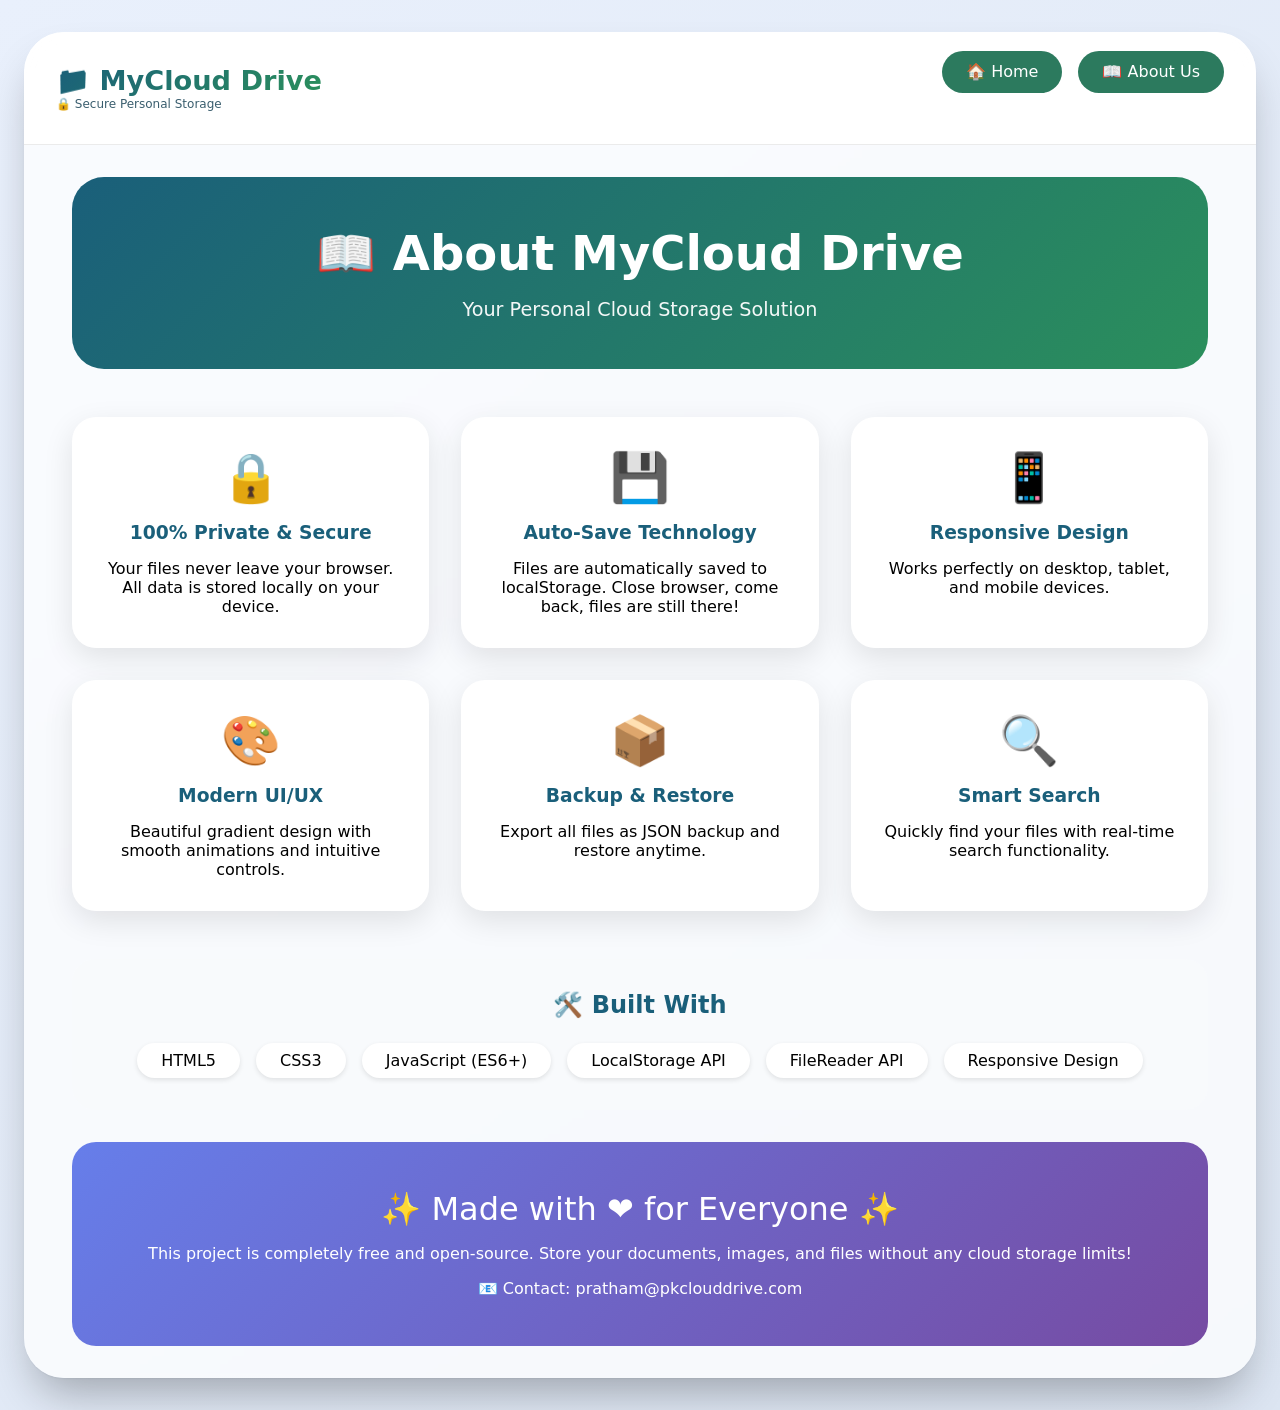
==== about.html @ b76ce1c2 "Update website" ====
<!DOCTYPE html>
<html lang="en">
<head>
    <meta charset="UTF-8">
    <meta name="viewport" content="width=device-width, initial-scale=1.0">
    <title>About Us - MyCloud Drive</title>
    <link rel="stylesheet" href="style.css">
    <style>
        /* About Page Specific Styles */
        .about-container {
            max-width: 1200px;
            margin: 0 auto;
            padding: 2rem;
        }
        
        .about-hero {
            text-align: center;
            padding: 3rem 2rem;
            background: linear-gradient(135deg, #1a5f7a, #2b8f5c);
            border-radius: 2rem;
            color: white;
            margin-bottom: 3rem;
        }
        
        .about-hero h1 {
            font-size: 3rem;
            margin-bottom: 1rem;
        }
        
        .about-hero p {
            font-size: 1.2rem;
            opacity: 0.95;
        }
        
        .features-grid {
            display: grid;
            grid-template-columns: repeat(auto-fit, minmax(300px, 1fr));
            gap: 2rem;
            margin-bottom: 3rem;
        }
        
        .feature-card {
            background: white;
            padding: 2rem;
            border-radius: 1.5rem;
            text-align: center;
            box-shadow: 0 10px 30px rgba(0,0,0,0.1);
            transition: transform 0.3s;
        }
        
        .feature-card:hover {
            transform: translateY(-5px);
        }
        
        .feature-icon {
            font-size: 3rem;
            margin-bottom: 1rem;
        }
        
        .feature-card h3 {
            color: #1a5f7a;
            margin-bottom: 1rem;
        }
        
        .tech-stack {
            background: #f8fafc;
            padding: 2rem;
            border-radius: 1.5rem;
            margin-bottom: 2rem;
        }
        
        .tech-stack h2 {
            text-align: center;
            margin-bottom: 1.5rem;
            color: #1a5f7a;
        }
        
        .tech-items {
            display: flex;
            flex-wrap: wrap;
            justify-content: center;
            gap: 1rem;
        }
        
        .tech-badge {
            background: white;
            padding: 0.5rem 1.5rem;
            border-radius: 2rem;
            font-weight: 500;
            box-shadow: 0 2px 5px rgba(0,0,0,0.1);
        }
        
        .nav-links {
            display: flex;
            justify-content: center;
            gap: 1rem;
            margin-bottom: 2rem;
        }
        
        .nav-btn {
            background: #2c7a5e;
            color: white;
            padding: 0.7rem 1.5rem;
            border-radius: 2rem;
            text-decoration: none;
            transition: 0.3s;
        }
        
        .nav-btn:hover {
            background: #1f6048;
        }
        
        .creator-section {
            background: linear-gradient(135deg, #667eea 0%, #764ba2 100%);
            color: white;
            padding: 3rem;
            border-radius: 1.5rem;
            text-align: center;
        }
        
        .creator-name {
            font-size: 2rem;
            margin-bottom: 1rem;
        }
    </style>
</head>
<body>
    <div class="drive-container">
        <div class="drive-header">
            <div class="logo">
                <h1>📁 MyCloud Drive</h1>
                <p>🔒 Secure Personal Storage</p>
            </div>
            <div class="nav-links">
                <a href="index.html" class="nav-btn">🏠 Home</a>
                <a href="about.html" class="nav-btn">📖 About Us</a>
            </div>
        </div>

        <div class="about-container">
            <div class="about-hero">
                <h1>📖 About MyCloud Drive</h1>
                <p>Your Personal Cloud Storage Solution</p>
            </div>

            <div class="features-grid">
                <div class="feature-card">
                    <div class="feature-icon">🔒</div>
                    <h3>100% Private & Secure</h3>
                    <p>Your files never leave your browser. All data is stored locally on your device.</p>
                </div>
                <div class="feature-card">
                    <div class="feature-icon">💾</div>
                    <h3>Auto-Save Technology</h3>
                    <p>Files are automatically saved to localStorage. Close browser, come back, files are still there!</p>
                </div>
                <div class="feature-card">
                    <div class="feature-icon">📱</div>
                    <h3>Responsive Design</h3>
                    <p>Works perfectly on desktop, tablet, and mobile devices.</p>
                </div>
                <div class="feature-card">
                    <div class="feature-icon">🎨</div>
                    <h3>Modern UI/UX</h3>
                    <p>Beautiful gradient design with smooth animations and intuitive controls.</p>
                </div>
                <div class="feature-card">
                    <div class="feature-icon">📦</div>
                    <h3>Backup & Restore</h3>
                    <p>Export all files as JSON backup and restore anytime.</p>
                </div>
                <div class="feature-card">
                    <div class="feature-icon">🔍</div>
                    <h3>Smart Search</h3>
                    <p>Quickly find your files with real-time search functionality.</p>
                </div>
            </div>

            <div class="tech-stack">
                <h2>🛠️ Built With</h2>
                <div class="tech-items">
                    <span class="tech-badge">HTML5</span>
                    <span class="tech-badge">CSS3</span>
                    <span class="tech-badge">JavaScript (ES6+)</span>
                    <span class="tech-badge">LocalStorage API</span>
                    <span class="tech-badge">FileReader API</span>
                    <span class="tech-badge">Responsive Design</span>
                </div>
            </div>

            <div class="creator-section">
                <div class="creator-name">✨ Made with ❤️ for Everyone ✨</div>
                <p>This project is completely free and open-source. Store your documents, images, and files without any cloud storage limits!</p>
                <p style="margin-top: 1rem;">📧 Contact: pratham@pkclouddrive.com</p>
             
            </div>
        </div>
    </div>
</body>
</html>
---- style.css ----
* {
    margin: 0;
    padding: 0;
    box-sizing: border-box;
    font-family: system-ui, 'Segoe UI', 'Inter', 'Poppins', sans-serif;
}

body {
    background: linear-gradient(145deg, #e9f0fc 0%, #dce5f2 100%);
    min-height: 100vh;
    padding: 2rem 1.5rem;
}

.drive-container {
    max-width: 1400px;
    margin: 0 auto;
    background: rgba(255, 255, 255, 0.75);
    backdrop-filter: blur(2px);
    border-radius: 2.5rem;
    box-shadow: 0 25px 45px -12px rgba(0, 0, 0, 0.3), 0 1px 2px rgba(0, 0, 0, 0.05);
    overflow: hidden;
}

.drive-header {
    background: #ffffffdd;
    backdrop-filter: blur(8px);
    padding: 1.2rem 2rem;
    border-bottom: 1px solid rgba(0, 0, 0, 0.08);
    display: flex;
    flex-wrap: wrap;
    justify-content: space-between;
    align-items: center;
    gap: 1rem;
}

.logo h1 {
    font-size: 1.7rem;
    font-weight: 600;
    background: linear-gradient(135deg, #1a5f7a, #2b8f5c);
    background-clip: text;
    -webkit-background-clip: text;
    color: transparent;
}

.logo p {
    font-size: 0.75rem;
    color: #3a5e6e;
}

.storage-stats {
    background: #f0f4f9;
    padding: 0.4rem 1rem;
    border-radius: 100px;
    font-size: 0.85rem;
    font-weight: 500;
    color: #1f3b4a;
}

.upload-panel {
    background: #fefefe;
    margin: 1.5rem 2rem;
    border-radius: 2rem;
    padding: 1.2rem 1.8rem;
    display: flex;
    flex-wrap: wrap;
    align-items: center;
    justify-content: space-between;
    gap: 1.2rem;
    box-shadow: 0 6px 14px rgba(0, 0, 0, 0.03);
    border: 1px solid rgba(0, 0, 0, 0.05);
}

.custom-upload {
    background: #2c7a5e;
    color: white;
    border: none;
    padding: 0.7rem 1.5rem;
    border-radius: 2rem;
    font-weight: 600;
    font-size: 0.9rem;
    cursor: pointer;
    transition: 0.2s;
}

.custom-upload:hover {
    background: #1f6048;
}

.upload-btn-wrapper {
    position: relative;
    overflow: hidden;
    display: inline-block;
}

.upload-btn-wrapper input {
    position: absolute;
    left: 0;
    top: 0;
    opacity: 0;
    width: 100%;
    height: 100%;
    cursor: pointer;
}

.search-bar {
    flex: 1;
    min-width: 180px;
}

.search-bar input {
    width: 100%;
    padding: 0.7rem 1rem;
    border-radius: 2rem;
    border: 1px solid #cddfe7;
    outline: none;
    font-size: 0.9rem;
}

.search-bar input:focus {
    border-color: #2c7a5e;
    box-shadow: 0 0 0 2px #2c7a5e30;
}

.action-buttons {
    display: flex;
    gap: 0.8rem;
    flex-wrap: wrap;
}

.icon-btn {
    background: #eef3fa;
    border: none;
    padding: 0.5rem 1rem;
    border-radius: 2rem;
    font-weight: 500;
    font-size: 0.85rem;
    cursor: pointer;
    transition: 0.2s;
}

.icon-btn.danger {
    background: #ffe6e5;
    color: #bc4e2c;
}

.file-section {
    padding: 0 2rem 2rem 2rem;
}

.view-header {
    display: flex;
    justify-content: space-between;
    align-items: baseline;
    margin-bottom: 1rem;
    flex-wrap: wrap;
}

.view-toggles {
    display: flex;
    gap: 0.5rem;
}

.view-btn {
    background: transparent;
    border: none;
    font-size: 1rem;
    cursor: pointer;
    padding: 0.3rem 0.7rem;
    border-radius: 30px;
    opacity: 0.6;
}

.view-btn.active {
    opacity: 1;
    background: #ffffffaa;
}

.file-grid {
    display: grid;
    grid-template-columns: repeat(auto-fill, minmax(170px, 1fr));
    gap: 1.2rem;
}

.file-card {
    background: white;
    border-radius: 1.2rem;
    padding: 1rem 0.8rem 0.8rem 0.8rem;
    transition: all 0.2s ease;
    box-shadow: 0 8px 20px rgba(0, 0, 0, 0.05);
    border: 1px solid #eef2f5;
    cursor: pointer;
    text-align: center;
}

.file-card:hover {
    transform: translateY(-4px);
    box-shadow: 0 18px 28px -12px rgba(0, 0, 0, 0.2);
}

.file-icon {
    font-size: 3rem;
    margin-bottom: 0.5rem;
}

.file-name {
    font-weight: 600;
    font-size: 0.85rem;
    word-break: break-word;
    background: #f8fafc;
    padding: 0.2rem 0.3rem;
    border-radius: 40px;
}

.file-meta {
    font-size: 0.7rem;
    color: #6c7e8b;
    margin-top: 8px;
    display: flex;
    justify-content: space-between;
    align-items: center;
}

.delete-file {
    background: none;
    border: none;
    font-size: 1rem;
    cursor: pointer;
    color: #b91c1c;
    padding: 4px;
    border-radius: 30px;
}

.file-list {
    display: flex;
    flex-direction: column;
    gap: 0.5rem;
    background: #ffffffc9;
    border-radius: 1.2rem;
    padding: 0.5rem;
}

.list-row {
    display: flex;
    align-items: center;
    justify-content: space-between;
    background: white;
    padding: 0.7rem 1rem;
    border-radius: 1rem;
    border-bottom: 1px solid #edf2f7;
}

.list-left {
    display: flex;
    align-items: center;
    gap: 1rem;
    flex: 3;
}

.list-icon {
    font-size: 1.6rem;
}

.list-info {
    display: flex;
    flex-direction: column;
}

.list-name {
    font-weight: 500;
}

.list-size {
    font-size: 0.7rem;
    color: #587b8c;
}

.list-actions {
    display: flex;
    gap: 0.8rem;
}

.empty-state {
    text-align: center;
    padding: 3rem;
    color: #5c7f8c;
    background: #ffffffb3;
    border-radius: 2rem;
}

.toast-msg {
    position: fixed;
    bottom: 2rem;
    left: 50%;
    transform: translateX(-50%);
    background: #1f2e3a;
    color: white;
    padding: 0.7rem 1.5rem;
    border-radius: 60px;
    font-size: 0.85rem;
    z-index: 1000;
    transition: 0.2s;
    pointer-events: none;
}

@media (max-width: 640px) {
    body {
        padding: 1rem;
    }
    .upload-panel {
        flex-direction: column;
        align-items: stretch;
    }
    .file-grid {
        grid-template-columns: repeat(auto-fill, minmax(140px, 1fr));
    }
}
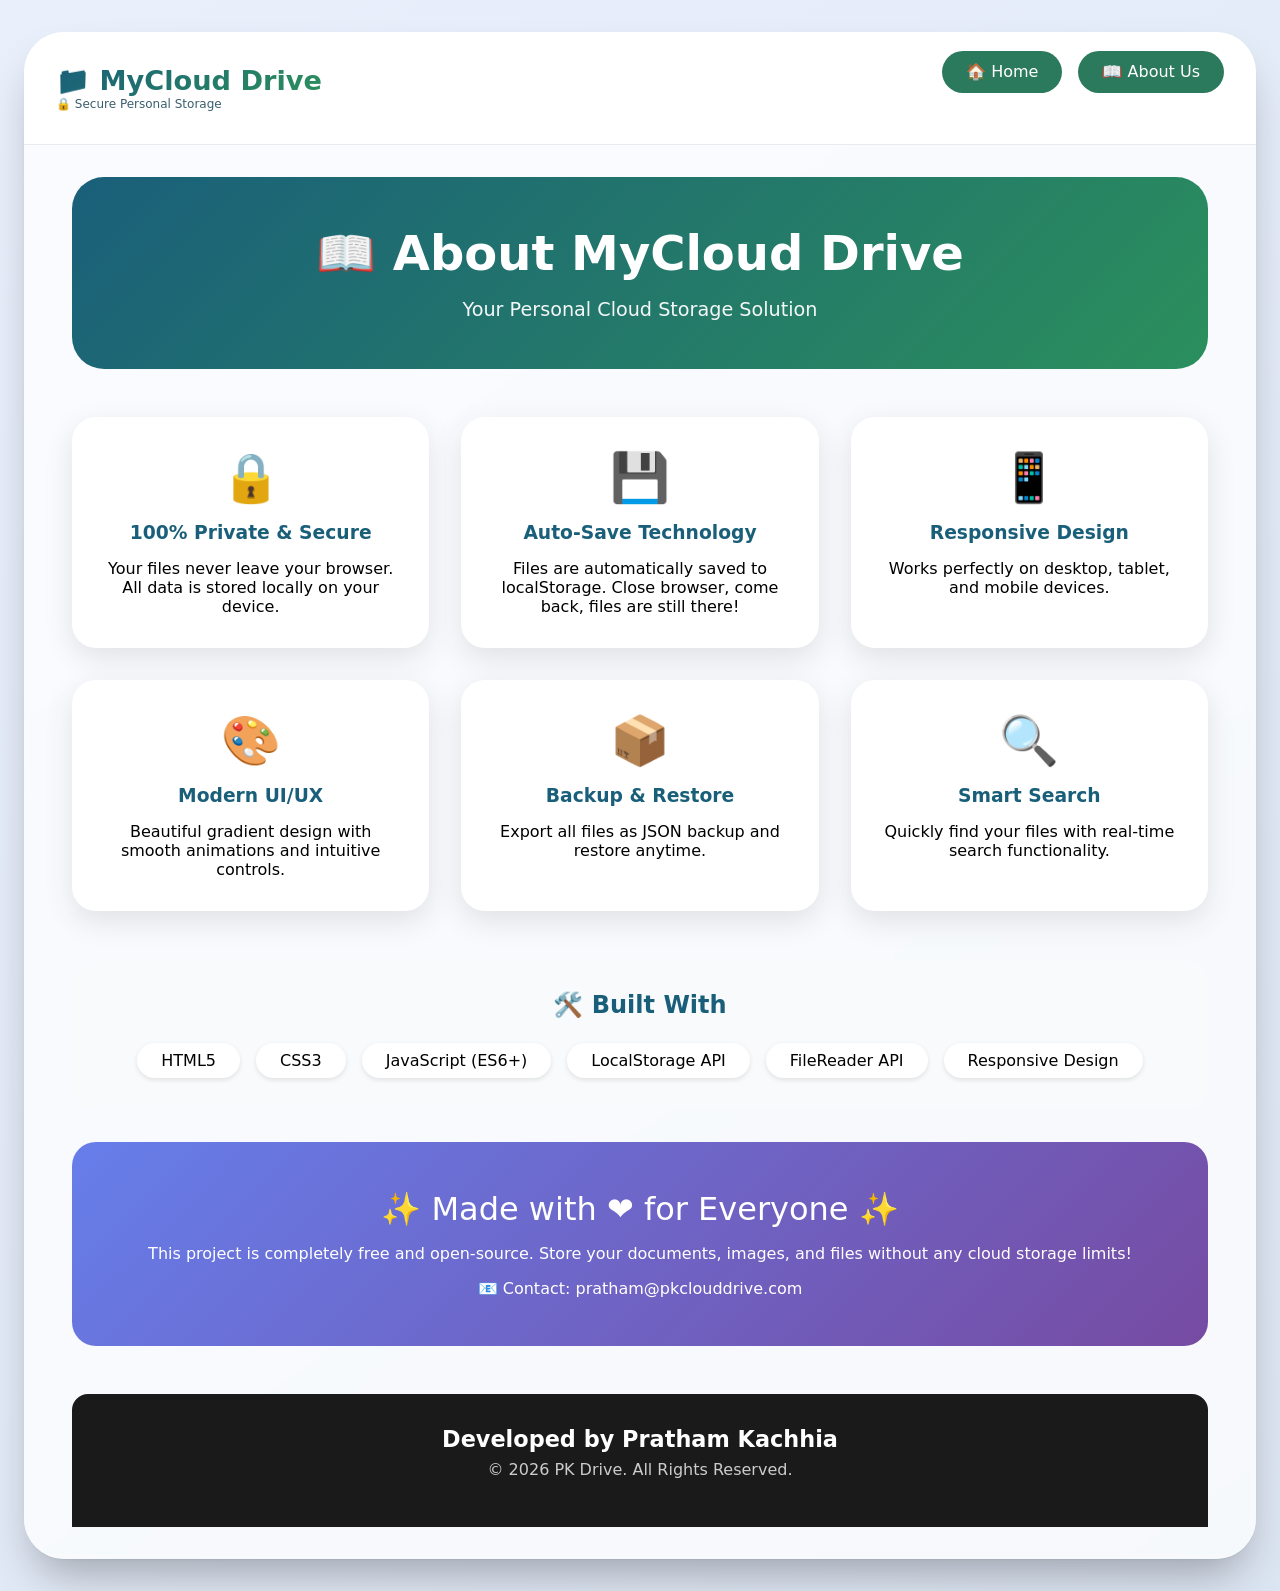
==== commit 2a983f87: "Added footer to About page" ====
--- a/about.html
+++ b/about.html
@@ -194,6 +194,12 @@
                 <p style="margin-top: 1rem;">📧 Contact: pratham@pkclouddrive.com</p>
              
             </div>
+            <footer class="footer">
+    <div class="footer-content">
+        <h3>Developed by Pratham Kachhia</h3>
+        <p>© 2026 PK Drive. All Rights Reserved.</p>
+    </div>
+</footer>
         </div>
     </div>
 </body>
--- a/style.css
+++ b/style.css
@@ -313,4 +313,24 @@
     .file-grid {
         grid-template-columns: repeat(auto-fill, minmax(140px, 1fr));
     }
-}+
+}
+.footer {
+    margin-top: 3rem;
+    background: #1a1a1a;
+    color: #fff;
+    text-align: center;
+    padding: 2rem 1rem;
+    border-radius: 1rem 1rem 0 0;
+}
+
+.footer h3 {
+    margin-bottom: 0.5rem;
+    font-size: 1.4rem;
+}
+
+.footer p {
+    margin-bottom: 1rem;
+    color: #ccc;
+}
+
